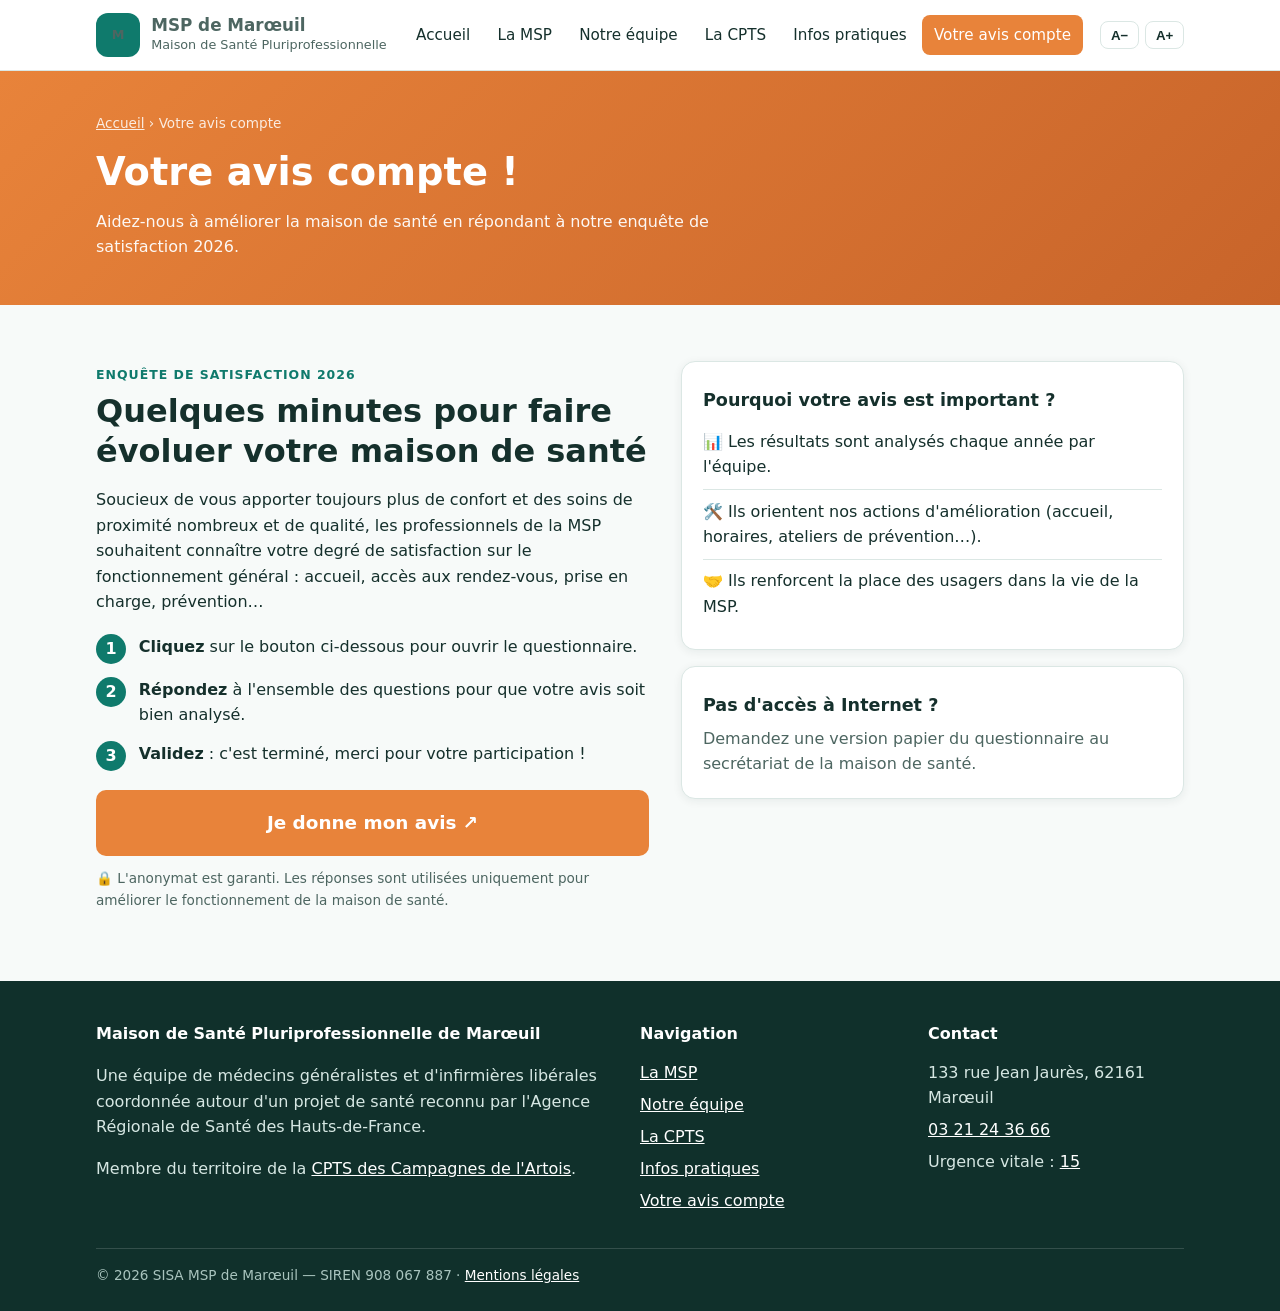
==== avis.html @ 95bd5601 "Add files via upload" ====
<!DOCTYPE html>
<html lang="fr">
<head>
<meta charset="utf-8">
<meta name="viewport" content="width=device-width, initial-scale=1">
<title>Votre avis compte — MSP de Marœuil</title>
<meta name="description" content="Enquête de satisfaction 2026 de la Maison de Santé Pluriprofessionnelle de Marœuil.">
<link rel="stylesheet" href="style.css">
<link rel="icon" href="data:image/svg+xml,%3Csvg xmlns='http://www.w3.org/2000/svg' viewBox='0 0 32 32'%3E%3Crect width='32' height='32' rx='8' fill='%230f7a6c'/%3E%3Cpath d='M13 7h6v6h6v6h-6v6h-6v-6H7v-6h6z' fill='%23fff'/%3E%3C/svg%3E">
</head>
<body>
<div class="progress" aria-hidden="true"></div>
<a class="skip" href="#main">Aller au contenu</a>
<header class="site">
  <div class="wrap bar">
    <a class="brand" href="index.html"><span class="logo" aria-hidden="true">M</span><span><strong>MSP de Marœuil</strong><span>Maison de Santé Pluriprofessionnelle</span></span></a>
    <nav class="main" aria-label="Navigation principale"><ul><li><a href="index.html">Accueil</a></li><li><a href="msp.html">La MSP</a></li><li><a href="equipe.html">Notre équipe</a></li><li><a href="cpts.html">La CPTS</a></li><li><a href="index.html#infos">Infos pratiques</a></li><li><a class="cta" href="avis.html" aria-current="page">Votre avis compte</a></li></ul></nav>
    <div class="tools">
      <button class="btn-icon" data-fs="-10" aria-label="Réduire la taille du texte">A−</button>
      <button class="btn-icon" data-fs="10" aria-label="Agrandir la taille du texte">A+</button>
      <button class="btn-icon menu-toggle" aria-expanded="false" aria-label="Ouvrir le menu">☰</button>
    </div>
  </div>
</header>
<main id="main">

<section class="page-hero orange"><div class="bubbles" aria-hidden="true"><span></span><span></span><span></span><span></span><span></span><span></span></div>
  <div class="wrap"><div class="crumb"><a href="index.html">Accueil</a> › Votre avis compte</div>
  <h1>Votre avis compte !</h1>
  <p>Aidez-nous à améliorer la maison de santé en répondant à notre enquête de satisfaction 2026.</p></div>
</section>
<section class="block">
  <div class="wrap two" style="align-items:start">
    <div class="reveal">
      <span class="eyebrow">Enquête de satisfaction 2026</span>
      <h2>Quelques minutes pour faire évoluer votre maison de santé</h2>
      <p>Soucieux de vous apporter toujours plus de confort et des soins de proximité nombreux et de qualité, les professionnels de la MSP souhaitent connaître votre degré de satisfaction sur le fonctionnement général : accueil, accès aux rendez-vous, prise en charge, prévention…</p>
      <ol class="steps">
        <li><span><strong>Cliquez</strong> sur le bouton ci-dessous pour ouvrir le questionnaire.</span></li>
        <li><span><strong>Répondez</strong> à l'ensemble des questions pour que votre avis soit bien analysé.</span></li>
        <li><span><strong>Validez</strong> : c'est terminé, merci pour votre participation !</span></li>
      </ol>
      <a class="btn primary bigcta" href="https://docs.google.com/forms/d/e/1FAIpQLSfsdzzro67EBps7XQVcpXzmyrs85FIGmVKncSSU0X3LjnEBNA/viewform" target="_blank" rel="noopener">Je donne mon avis ↗</a>
      <p class="small" style="margin-top:.8rem">🔒 L'anonymat est garanti. Les réponses sont utilisées uniquement pour améliorer le fonctionnement de la maison de santé.</p>
    </div>
    <div class="reveal d1">
      <div class="card">
        <h3>Pourquoi votre avis est important ?</h3>
        <ul class="clean">
          <li>📊 Les résultats sont analysés chaque année par l'équipe.</li>
          <li>🛠️ Ils orientent nos actions d'amélioration (accueil, horaires, ateliers de prévention…).</li>
          <li>🤝 Ils renforcent la place des usagers dans la vie de la MSP.</li>
        </ul>
      </div>
      <div class="card" style="margin-top:1rem">
        <h3>Pas d'accès à Internet ?</h3>
        <p>Demandez une version papier du questionnaire au secrétariat de la maison de santé.</p>
      </div>
    </div>
  </div>
</section>

</main>
<footer class="site">
  <div class="wrap">
    <div class="fgrid">
      <div>
        <h4>Maison de Santé Pluriprofessionnelle de Marœuil</h4>
        <p>Une équipe de médecins généralistes et d'infirmières libérales coordonnée autour d'un projet de santé reconnu par l'Agence Régionale de Santé des Hauts-de-France.</p>
        <p>Membre du territoire de la <a href="https://cptscampagnesartois.fr/" target="_blank" rel="noopener">CPTS des Campagnes de l'Artois</a>.</p>
      </div>
      <div>
        <h4>Navigation</h4>
        <ul><li><a href="msp.html">La MSP</a></li><li><a href="equipe.html">Notre équipe</a></li><li><a href="cpts.html">La CPTS</a></li><li><a href="index.html#infos">Infos pratiques</a></li><li><a href="avis.html">Votre avis compte</a></li></ul>
      </div>
      <div>
        <h4>Contact</h4>
        <ul><li>133 rue Jean Jaurès, 62161 Marœuil</li><li><a href="tel:+33321243666">03 21 24 36 66</a></li><li>Urgence vitale : <a href="tel:15">15</a></li></ul>
      </div>
    </div>
    <div class="legal">© <span id="year">2026</span> SISA MSP de Marœuil — SIREN 908 067 887 · <a href="#">Mentions légales</a></div>
  </div>
</footer>
<button class="totop" aria-label="Retour en haut">↑</button>
<script src="main.js"></script>
</body>
</html>
---- style.css ----
:root{
  --bg:#f7faf9; --surface:#ffffff; --ink:#15302c; --muted:#4d6661; --line:#dbe7e4;
  --brand:#0f7a6c; --brand-dark:#0a5a50; --brand-soft:#e3f3f0; --accent:#e8833a; --accent-soft:#fdf0e6;
  --radius:14px; --shadow:0 2px 10px rgba(16,48,44,.07);
  --fs:1rem;
}
*{box-sizing:border-box}
html{font-size:var(--fs);scroll-behavior:smooth}
body{margin:0;background:var(--bg);color:var(--ink);font-family:system-ui,-apple-system,"Segoe UI",Roboto,Arial,sans-serif;line-height:1.6}
a{color:var(--brand-dark)}
img{max-width:100%}
.skip{position:absolute;left:-999px;top:0;background:var(--brand);color:#fff;padding:.5rem 1rem;z-index:100}
.skip:focus{left:0}
.wrap{max-width:1120px;margin:0 auto;padding:0 16px}

/* Header */
header.site{background:var(--surface);border-bottom:1px solid var(--line);position:sticky;top:0;z-index:50}
.bar{display:flex;align-items:center;justify-content:space-between;gap:1rem;min-height:70px}
.brand{display:flex;align-items:center;gap:.7rem;text-decoration:none;color:var(--ink)}
.logo{width:44px;height:44px;border-radius:12px;background:var(--brand);display:grid;place-items:center;color:#fff;font-weight:800;font-size:1.25rem;flex:none}
.brand strong{display:block;font-size:1.05rem;line-height:1.2}
.brand span{font-size:.8rem;color:var(--muted)}
nav.main ul{list-style:none;display:flex;gap:.2rem;margin:0;padding:0;flex-wrap:wrap}
nav.main a{display:block;padding:.5rem .75rem;border-radius:8px;text-decoration:none;color:var(--ink);font-weight:500;font-size:.95rem}
nav.main a:hover,nav.main a[aria-current="page"]{background:var(--brand-soft);color:var(--brand-dark)}
nav.main a.cta{background:var(--accent);color:#fff}
nav.main a.cta:hover{background:#cf6f28;color:#fff}
.tools{display:flex;gap:.4rem;align-items:center}
.btn-icon{border:1px solid var(--line);background:var(--surface);border-radius:8px;padding:.35rem .6rem;cursor:pointer;font-weight:700;color:var(--ink)}
.menu-toggle{display:none}
@media (max-width:900px){
  .menu-toggle{display:inline-block}
  nav.main{display:none;position:absolute;left:0;right:0;top:70px;background:var(--surface);border-bottom:1px solid var(--line);padding:.5rem 16px 1rem}
  nav.main.open{display:block}
  nav.main ul{flex-direction:column}
}

/* Hero */
.hero{background:linear-gradient(135deg,var(--brand) 0%,var(--brand-dark) 100%);color:#fff;padding:3.5rem 0 4.5rem}
.hero .label{display:inline-flex;align-items:center;gap:.5rem;background:rgba(255,255,255,.15);border:1px solid rgba(255,255,255,.35);padding:.35rem .8rem;border-radius:999px;font-size:.85rem;font-weight:600}
.hero h1{font-size:clamp(1.8rem,4vw,2.7rem);line-height:1.2;margin:1rem 0 .8rem;max-width:22ch}
.hero p{max-width:60ch;font-size:1.08rem;opacity:.95}
.actions{display:flex;flex-wrap:wrap;gap:.7rem;margin-top:1.4rem}
.btn{display:inline-block;padding:.75rem 1.2rem;border-radius:10px;font-weight:600;text-decoration:none;border:2px solid transparent}
.btn.primary{background:var(--accent);color:#fff}
.btn.primary:hover{background:#cf6f28}
.btn.ghost{border-color:rgba(255,255,255,.7);color:#fff}
.btn.ghost:hover{background:rgba(255,255,255,.12)}
.btn.outline{border-color:var(--brand);color:var(--brand-dark);background:transparent}
.btn.outline:hover{background:var(--brand-soft)}
.btn.solid{background:var(--brand);color:#fff}
.btn.solid:hover{background:var(--brand-dark)}

/* Quick access */
.quick{margin-top:-2.5rem}
.quick .grid{display:grid;grid-template-columns:repeat(4,1fr);gap:1rem}
@media (max-width:900px){.quick .grid{grid-template-columns:repeat(2,1fr)}}
@media (max-width:520px){.quick .grid{grid-template-columns:1fr}}
.qcard{background:var(--surface);border-radius:var(--radius);box-shadow:var(--shadow);padding:1.1rem 1.2rem;text-decoration:none;color:var(--ink);border:1px solid var(--line);display:block}
.qcard:hover{border-color:var(--brand)}
.qcard strong{display:block;color:var(--brand-dark)}
.qcard span{font-size:.92rem;color:var(--muted)}
.qcard.urgent strong{color:#b3261e}

/* Sections */
section.block{padding:3.5rem 0}
section.alt{background:var(--surface);border-top:1px solid var(--line);border-bottom:1px solid var(--line)}
.eyebrow{text-transform:uppercase;letter-spacing:.08em;font-size:.78rem;font-weight:700;color:var(--brand)}
h2{font-size:clamp(1.45rem,3vw,2rem);line-height:1.25;margin:.3rem 0 .8rem}
h3{margin:.2rem 0 .4rem;font-size:1.1rem}
.lead{color:var(--muted);max-width:68ch}
.cards{display:grid;grid-template-columns:repeat(3,1fr);gap:1rem;margin-top:1.5rem}
@media (max-width:860px){.cards{grid-template-columns:1fr}}
.card{background:var(--surface);border:1px solid var(--line);border-radius:var(--radius);padding:1.3rem;box-shadow:var(--shadow)}
section.alt .card{background:var(--bg)}
.card p{margin:.3rem 0 0;color:var(--muted)}
.tag{display:inline-block;font-size:.75rem;font-weight:700;padding:.15rem .55rem;border-radius:999px;background:var(--brand-soft);color:var(--brand-dark)}
.tag.orange{background:var(--accent-soft);color:#9a4a12}
.tag.grey{background:#eef1f1;color:var(--muted)}

/* ARS label */
.label-ars{display:grid;grid-template-columns:auto 1fr;gap:1.4rem;align-items:center;background:var(--brand-soft);border:1px solid #bfe1db;border-radius:var(--radius);padding:1.5rem;margin-top:1.5rem}
.seal{width:96px;height:96px;border-radius:50%;background:var(--surface);border:3px solid var(--brand);display:grid;place-items:center;text-align:center;font-weight:800;color:var(--brand-dark);font-size:.75rem;line-height:1.15;padding:.4rem}
.seal b{font-size:1.25rem;display:block}
@media (max-width:560px){.label-ars{grid-template-columns:1fr}}

/* Video */
.video{position:relative;aspect-ratio:16/9;border-radius:var(--radius);overflow:hidden;box-shadow:var(--shadow);background:#000}
.video iframe{position:absolute;inset:0;width:100%;height:100%;border:0}
.two{display:grid;grid-template-columns:1.1fr 1fr;gap:2rem;align-items:center}
@media (max-width:860px){.two{grid-template-columns:1fr}}
.small{font-size:.85rem;color:var(--muted)}

/* Infos */
.hours{width:100%;border-collapse:collapse}
.hours td{padding:.55rem 0;border-bottom:1px solid var(--line)}
.hours td:last-child{text-align:right;font-weight:600}
.alert{background:#fdecea;border-left:4px solid #b3261e;padding:.8rem 1rem;border-radius:8px;margin-top:1rem}
.alert strong{color:#8c1d16}
ul.clean{list-style:none;padding:0;margin:0}
ul.clean li{padding:.55rem 0;border-bottom:1px solid var(--line)}
ul.clean li:last-child{border-bottom:0}

/* News */
.news{display:grid;grid-template-columns:repeat(3,1fr);gap:1rem;margin-top:1.5rem}
@media (max-width:860px){.news{grid-template-columns:1fr}}
.news .date{font-weight:700;color:var(--accent);font-size:.9rem}
.news .card.past{opacity:.75}

/* Team */
.filters{display:flex;flex-wrap:wrap;gap:.5rem;margin:1.5rem 0 1rem}
.chip{border:1px solid var(--line);background:var(--surface);border-radius:999px;padding:.45rem 1rem;cursor:pointer;font-weight:600;color:var(--ink);font-size:.95rem}
.chip[aria-pressed="true"]{background:var(--brand);border-color:var(--brand);color:#fff}
.search{width:100%;max-width:420px;padding:.7rem .9rem;border:1px solid var(--line);border-radius:10px;font-size:1rem;background:var(--surface);color:var(--ink)}
.team{display:grid;grid-template-columns:repeat(3,1fr);gap:1rem;margin-top:1rem}
@media (max-width:900px){.team{grid-template-columns:repeat(2,1fr)}}
@media (max-width:560px){.team{grid-template-columns:1fr}}
.pro{background:var(--surface);border:1px solid var(--line);border-radius:var(--radius);padding:1.2rem;box-shadow:var(--shadow);display:flex;flex-direction:column;gap:.4rem}
.pro .head{display:flex;gap:.8rem;align-items:center}
.avatar{width:52px;height:52px;border-radius:50%;display:grid;place-items:center;font-weight:800;color:#fff;background:var(--brand);flex:none}
.avatar.ide{background:#3d7fb8}
.pro h3{margin:0;font-size:1.05rem}
.pro .role{font-size:.9rem;color:var(--muted)}
.pro .meta{font-size:.92rem;color:var(--muted);margin:0}
.pro .act{margin-top:auto;padding-top:.5rem}
.empty{display:none;color:var(--muted);padding:1rem 0}

/* Avis */
.avis-hero{background:linear-gradient(135deg,var(--accent) 0%,#c8642a 100%)}
.steps{counter-reset:s;list-style:none;padding:0;display:grid;gap:.8rem;margin:1.2rem 0}
.steps li{counter-increment:s;display:flex;gap:.8rem;align-items:flex-start}
.steps li::before{content:counter(s);flex:none;width:30px;height:30px;border-radius:50%;background:var(--brand);color:#fff;display:grid;place-items:center;font-weight:700}
.bigcta{display:block;text-align:center;font-size:1.15rem;padding:1rem 1.2rem}

/* Partners */
.partners{display:flex;flex-wrap:wrap;gap:1rem;margin-top:1.2rem}
.partner{flex:1 1 200px;background:var(--surface);border:1px solid var(--line);border-radius:var(--radius);padding:1rem 1.2rem;text-decoration:none;color:var(--ink)}
.partner strong{display:block;color:var(--brand-dark)}
.partner span{font-size:.88rem;color:var(--muted)}

/* Footer */
footer.site{background:#10302b;color:#d6e7e3;padding:2.5rem 0 1.5rem;margin-top:0}
footer.site a{color:#fff}
.fgrid{display:grid;grid-template-columns:2fr 1fr 1fr;gap:2rem}
@media (max-width:760px){.fgrid{grid-template-columns:1fr}}
footer h4{color:#fff;margin:0 0 .6rem}
footer ul{list-style:none;padding:0;margin:0}
footer li{padding:.2rem 0}
.legal{border-top:1px solid rgba(255,255,255,.15);margin-top:2rem;padding-top:1rem;font-size:.85rem;color:#a9c4be}

:focus-visible{outline:3px solid var(--accent);outline-offset:2px}

/* ---------- Animations ---------- */
.hero{position:relative;overflow:hidden}
.hero .wrap{position:relative;z-index:1}
.bubbles span{position:absolute;bottom:-60px;border-radius:50%;background:rgba(255,255,255,.10);animation:rise linear infinite}
.bubbles span:nth-child(1){left:8%;width:40px;height:40px;animation-duration:14s}
.bubbles span:nth-child(2){left:22%;width:18px;height:18px;animation-duration:10s;animation-delay:2s}
.bubbles span:nth-child(3){left:45%;width:60px;height:60px;animation-duration:18s;animation-delay:4s}
.bubbles span:nth-child(4){left:68%;width:26px;height:26px;animation-duration:12s;animation-delay:1s}
.bubbles span:nth-child(5){left:85%;width:48px;height:48px;animation-duration:16s;animation-delay:3s}
.bubbles span:nth-child(6){left:93%;width:14px;height:14px;animation-duration:9s;animation-delay:5s}
@keyframes rise{0%{transform:translateY(0) scale(1);opacity:0}10%{opacity:1}100%{transform:translateY(-640px) scale(1.3);opacity:0}}
.hero .cross{position:absolute;right:6%;top:50%;transform:translateY(-50%);width:200px;height:200px;opacity:.13;z-index:0;animation:pulse 4s ease-in-out infinite}
.hero .cross::before,.hero .cross::after{content:"";position:absolute;background:#fff;border-radius:16px}
.hero .cross::before{left:35%;top:0;width:30%;height:100%}
.hero .cross::after{top:35%;left:0;height:30%;width:100%}
@keyframes pulse{0%,100%{transform:translateY(-50%) scale(1)}50%{transform:translateY(-50%) scale(1.08)}}
@media (max-width:700px){.hero .cross{display:none}}
.hero h1,.hero p,.hero .label,.hero .actions{animation:fadeUp .8s ease both}
.hero .label{animation-delay:.05s}.hero h1{animation-delay:.15s}.hero p{animation-delay:.3s}.hero .actions{animation-delay:.45s}
@keyframes fadeUp{from{opacity:0;transform:translateY(18px)}to{opacity:1;transform:none}}

.reveal{opacity:0;transform:translateY(26px);transition:opacity .7s ease,transform .7s ease}
.reveal.visible{opacity:1;transform:none}
.reveal.d1{transition-delay:.1s}.reveal.d2{transition-delay:.2s}.reveal.d3{transition-delay:.3s}

.card,.qcard,.pro,.partner{transition:transform .25s ease,box-shadow .25s ease,border-color .25s ease}
.card:hover,.qcard:hover,.pro:hover,.partner:hover{transform:translateY(-4px);box-shadow:0 10px 24px rgba(16,48,44,.13)}
.btn{transition:transform .2s ease,background .2s ease}
.btn:hover{transform:translateY(-2px)}
.ico{width:46px;height:46px;border-radius:12px;background:var(--brand-soft);display:grid;place-items:center;font-size:1.4rem;margin-bottom:.6rem;transition:transform .3s ease}
.card:hover .ico{transform:rotate(-8deg) scale(1.1)}
.seal{animation:spin-in 1.2s ease both}
@keyframes spin-in{from{transform:rotate(-180deg) scale(.3);opacity:0}to{transform:none;opacity:1}}
.badge-live{display:inline-flex;align-items:center;gap:.4rem}
.badge-live::before{content:"";width:8px;height:8px;border-radius:50%;background:#4ade80;box-shadow:0 0 0 0 rgba(74,222,128,.7);animation:ping 1.8s infinite}
@keyframes ping{0%{box-shadow:0 0 0 0 rgba(74,222,128,.7)}70%{box-shadow:0 0 0 10px rgba(74,222,128,0)}100%{box-shadow:0 0 0 0 rgba(74,222,128,0)}}

/* Stats counters */
.stats{display:grid;grid-template-columns:repeat(4,1fr);gap:1rem;margin-top:1.5rem}
@media (max-width:760px){.stats{grid-template-columns:repeat(2,1fr)}}
.stat{background:var(--surface);border:1px solid var(--line);border-radius:var(--radius);padding:1.2rem;text-align:center}
.stat .num{font-size:2.3rem;font-weight:800;color:var(--brand);line-height:1}
.stat .lbl{font-size:.9rem;color:var(--muted);margin-top:.3rem}

/* Page header (sub pages) */
.page-hero{background:linear-gradient(135deg,var(--brand) 0%,var(--brand-dark) 100%);color:#fff;padding:2.6rem 0 2.8rem;position:relative;overflow:hidden}
.page-hero h1{margin:.4rem 0 .4rem;font-size:clamp(1.7rem,4vw,2.4rem)}
.page-hero p{max-width:62ch;opacity:.95;margin:0}
.crumb{font-size:.85rem;opacity:.85}
.crumb a{color:#fff}
.page-hero.orange{background:linear-gradient(135deg,var(--accent) 0%,#c8642a 100%)}
.page-hero.blue{background:linear-gradient(135deg,#2f6fa8 0%,#1d4f7d 100%)}

/* Timeline / process */
.timeline{position:relative;margin:1.5rem 0 0;padding-left:1.6rem;border-left:3px solid var(--brand-soft)}
.timeline .step{position:relative;margin-bottom:1.3rem}
.timeline .step::before{content:"";position:absolute;left:-2.15rem;top:.3rem;width:16px;height:16px;border-radius:50%;background:var(--brand);border:3px solid var(--surface);box-shadow:0 0 0 2px var(--brand)}
.compare{display:grid;grid-template-columns:1fr 1fr;gap:1rem;margin-top:1.5rem}
@media (max-width:760px){.compare{grid-template-columns:1fr}}
.compare .card h3{display:flex;align-items:center;gap:.5rem}
.zoom{display:inline-block;padding:.2rem .6rem;border-radius:6px;background:var(--brand);color:#fff;font-size:.8rem;font-weight:700}
.zoom.blue{background:#2f6fa8}

/* Back to top */
.totop{position:fixed;right:18px;bottom:18px;width:46px;height:46px;border-radius:50%;background:var(--brand);color:#fff;border:0;font-size:1.3rem;cursor:pointer;box-shadow:var(--shadow);opacity:0;pointer-events:none;transition:opacity .3s,transform .3s;z-index:60}
.totop.show{opacity:1;pointer-events:auto}
.totop:hover{transform:translateY(-3px)}
.progress{position:fixed;left:0;top:0;height:3px;background:var(--accent);width:0;z-index:70}

@media (prefers-reduced-motion:reduce){
  *,*::before,*::after{animation:none!important;transition:none!important}
  .reveal{opacity:1;transform:none}
}
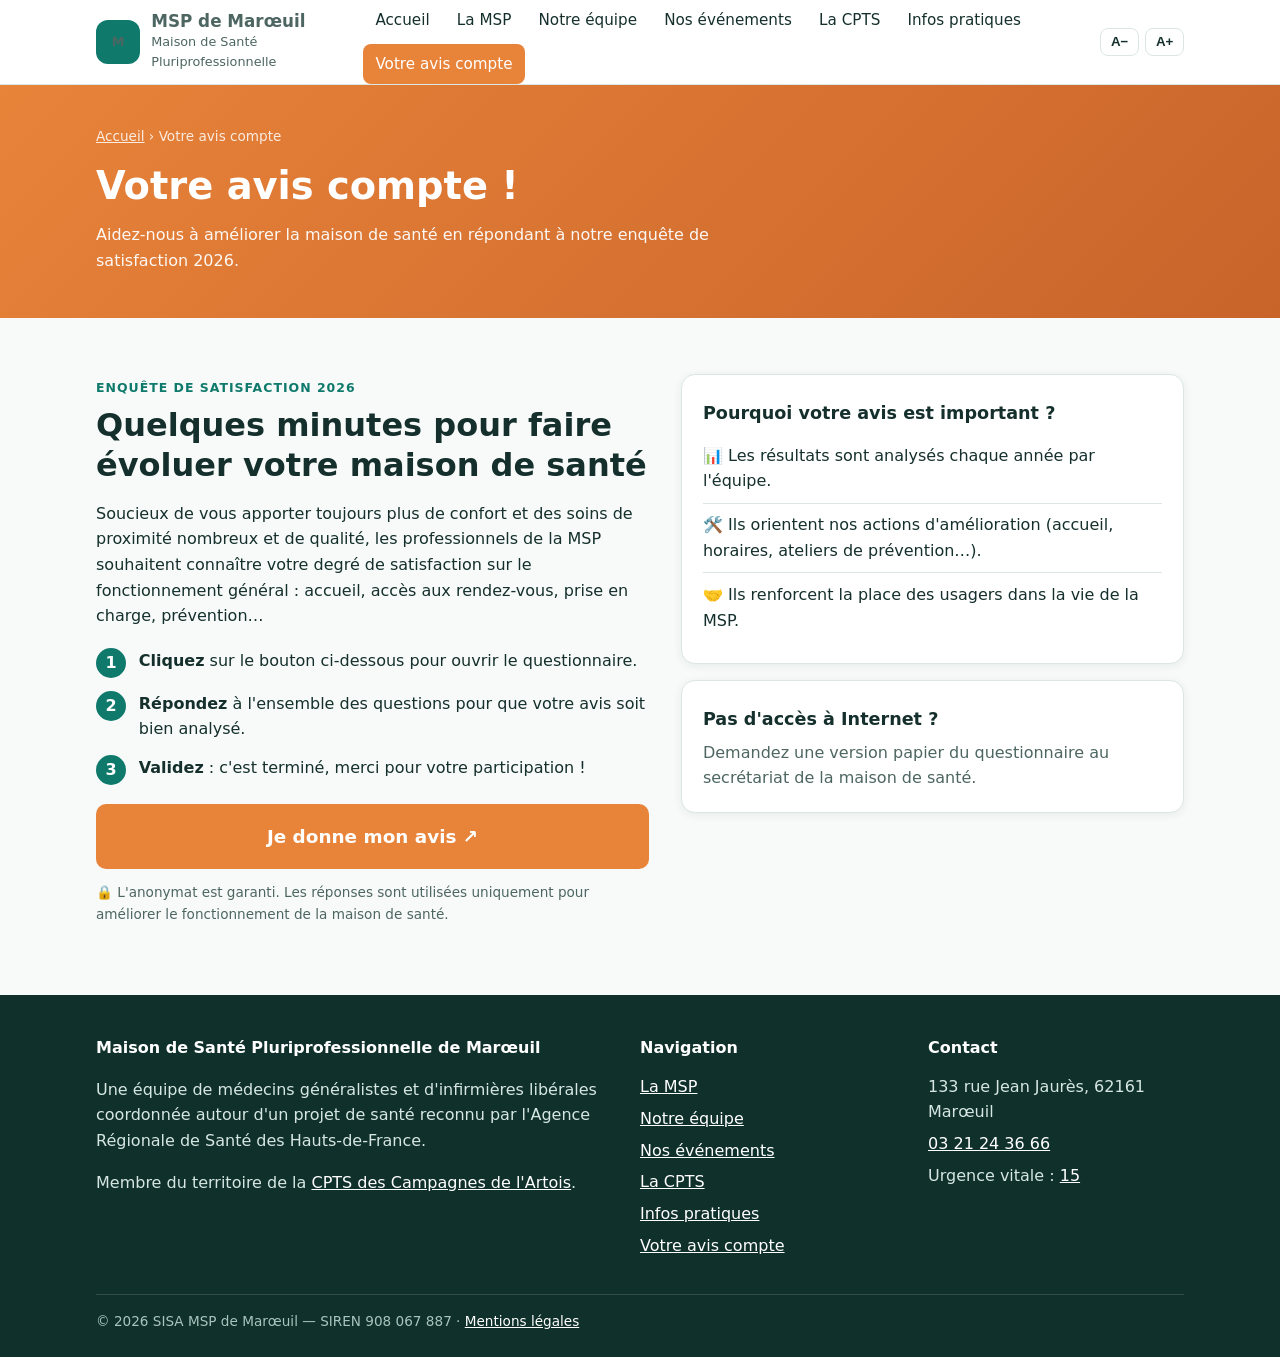
==== commit 20dd2d8d: "Add files via upload" ====
--- a/avis.html
+++ b/avis.html
@@ -14,7 +14,7 @@
 <header class="site">
   <div class="wrap bar">
     <a class="brand" href="index.html"><span class="logo" aria-hidden="true">M</span><span><strong>MSP de Marœuil</strong><span>Maison de Santé Pluriprofessionnelle</span></span></a>
-    <nav class="main" aria-label="Navigation principale"><ul><li><a href="index.html">Accueil</a></li><li><a href="msp.html">La MSP</a></li><li><a href="equipe.html">Notre équipe</a></li><li><a href="cpts.html">La CPTS</a></li><li><a href="index.html#infos">Infos pratiques</a></li><li><a class="cta" href="avis.html" aria-current="page">Votre avis compte</a></li></ul></nav>
+    <nav class="main" aria-label="Navigation principale"><ul><li><a href="index.html">Accueil</a></li><li><a href="msp.html">La MSP</a></li><li><a href="equipe.html">Notre équipe</a></li><li><a href="evenements.html">Nos événements</a></li><li><a href="cpts.html">La CPTS</a></li><li><a href="index.html#infos">Infos pratiques</a></li><li><a class="cta" href="avis.html" aria-current="page">Votre avis compte</a></li></ul></nav>
     <div class="tools">
       <button class="btn-icon" data-fs="-10" aria-label="Réduire la taille du texte">A−</button>
       <button class="btn-icon" data-fs="10" aria-label="Agrandir la taille du texte">A+</button>
@@ -71,7 +71,7 @@
       </div>
       <div>
         <h4>Navigation</h4>
-        <ul><li><a href="msp.html">La MSP</a></li><li><a href="equipe.html">Notre équipe</a></li><li><a href="cpts.html">La CPTS</a></li><li><a href="index.html#infos">Infos pratiques</a></li><li><a href="avis.html">Votre avis compte</a></li></ul>
+        <ul><li><a href="msp.html">La MSP</a></li><li><a href="equipe.html">Notre équipe</a></li><li><a href="evenements.html">Nos événements</a></li><li><a href="cpts.html">La CPTS</a></li><li><a href="index.html#infos">Infos pratiques</a></li><li><a href="avis.html">Votre avis compte</a></li></ul>
       </div>
       <div>
         <h4>Contact</h4>
--- a/style.css
+++ b/style.css
@@ -28,7 +28,7 @@
 .tools{display:flex;gap:.4rem;align-items:center}
 .btn-icon{border:1px solid var(--line);background:var(--surface);border-radius:8px;padding:.35rem .6rem;cursor:pointer;font-weight:700;color:var(--ink)}
 .menu-toggle{display:none}
-@media (max-width:900px){
+@media (max-width:1150px){
   .menu-toggle{display:inline-block}
   nav.main{display:none;position:absolute;left:0;right:0;top:70px;background:var(--surface);border-bottom:1px solid var(--line);padding:.5rem 16px 1rem}
   nav.main.open{display:block}
@@ -223,3 +223,30 @@
   *,*::before,*::after{animation:none!important;transition:none!important}
   .reveal{opacity:1;transform:none}
 }
+
+/* ---------- Événements ---------- */
+.tag.rose{background:#fde7ef;color:#a3214f}
+.events{display:grid;grid-template-columns:repeat(auto-fill,minmax(320px,1fr));gap:1.2rem;margin-top:1rem}
+@media (max-width:420px){.events{grid-template-columns:1fr}}
+.event{background:var(--surface);border:1px solid var(--line);border-radius:var(--radius);overflow:hidden;box-shadow:var(--shadow);display:flex;flex-direction:column;transition:transform .25s ease,box-shadow .25s ease;animation:fadeUp .6s ease both}
+.event:hover{transform:translateY(-5px);box-shadow:0 12px 28px rgba(16,48,44,.15)}
+.poster{position:relative;display:block;width:100%;padding:0;border:0;background:#eef3f2;cursor:zoom-in;aspect-ratio:4/3;overflow:hidden}
+.poster img{width:100%;height:100%;object-fit:cover;object-position:top;transition:transform .6s ease}
+.event:hover .poster img{transform:scale(1.06)}
+.ribbon{position:absolute;top:12px;left:12px;background:var(--accent);color:#fff;font-weight:700;font-size:.8rem;padding:.25rem .7rem;border-radius:999px;box-shadow:0 2px 8px rgba(0,0,0,.2);animation:pulse-badge 2s ease-in-out infinite}
+@keyframes pulse-badge{0%,100%{transform:scale(1)}50%{transform:scale(1.08)}}
+.ebody{padding:1.1rem 1.2rem 1.3rem;display:flex;flex-direction:column;gap:.35rem;flex:1}
+.ebody h3{margin:.1rem 0}
+.ebody p{margin:0;color:var(--muted)}
+.ebody .date{color:var(--accent);font-weight:700}
+.ticks{list-style:none;padding:0;margin:.4rem 0 0;font-size:.92rem}
+.ticks li{padding:.2rem 0 .2rem 1.4rem;position:relative}
+.ticks li::before{content:"✓";position:absolute;left:0;color:var(--brand);font-weight:800}
+.ebody .book{margin-top:auto;align-self:flex-start}
+.events.past .event{opacity:.85}
+.events.past .ribbon,.events.past .book{display:none}
+.events.past .poster img{filter:saturate(.75)}
+.lightbox{position:fixed;inset:0;background:rgba(10,25,22,.85);display:grid;place-items:center;z-index:100;padding:16px;animation:fadeUp .25s ease}
+.lightbox[hidden]{display:none}
+.lightbox img{max-width:min(92vw,700px);max-height:90vh;border-radius:10px;box-shadow:0 10px 40px rgba(0,0,0,.5)}
+.lb-close{position:absolute;top:16px;right:16px;width:44px;height:44px;border-radius:50%;border:0;background:#fff;font-size:1.2rem;cursor:pointer}
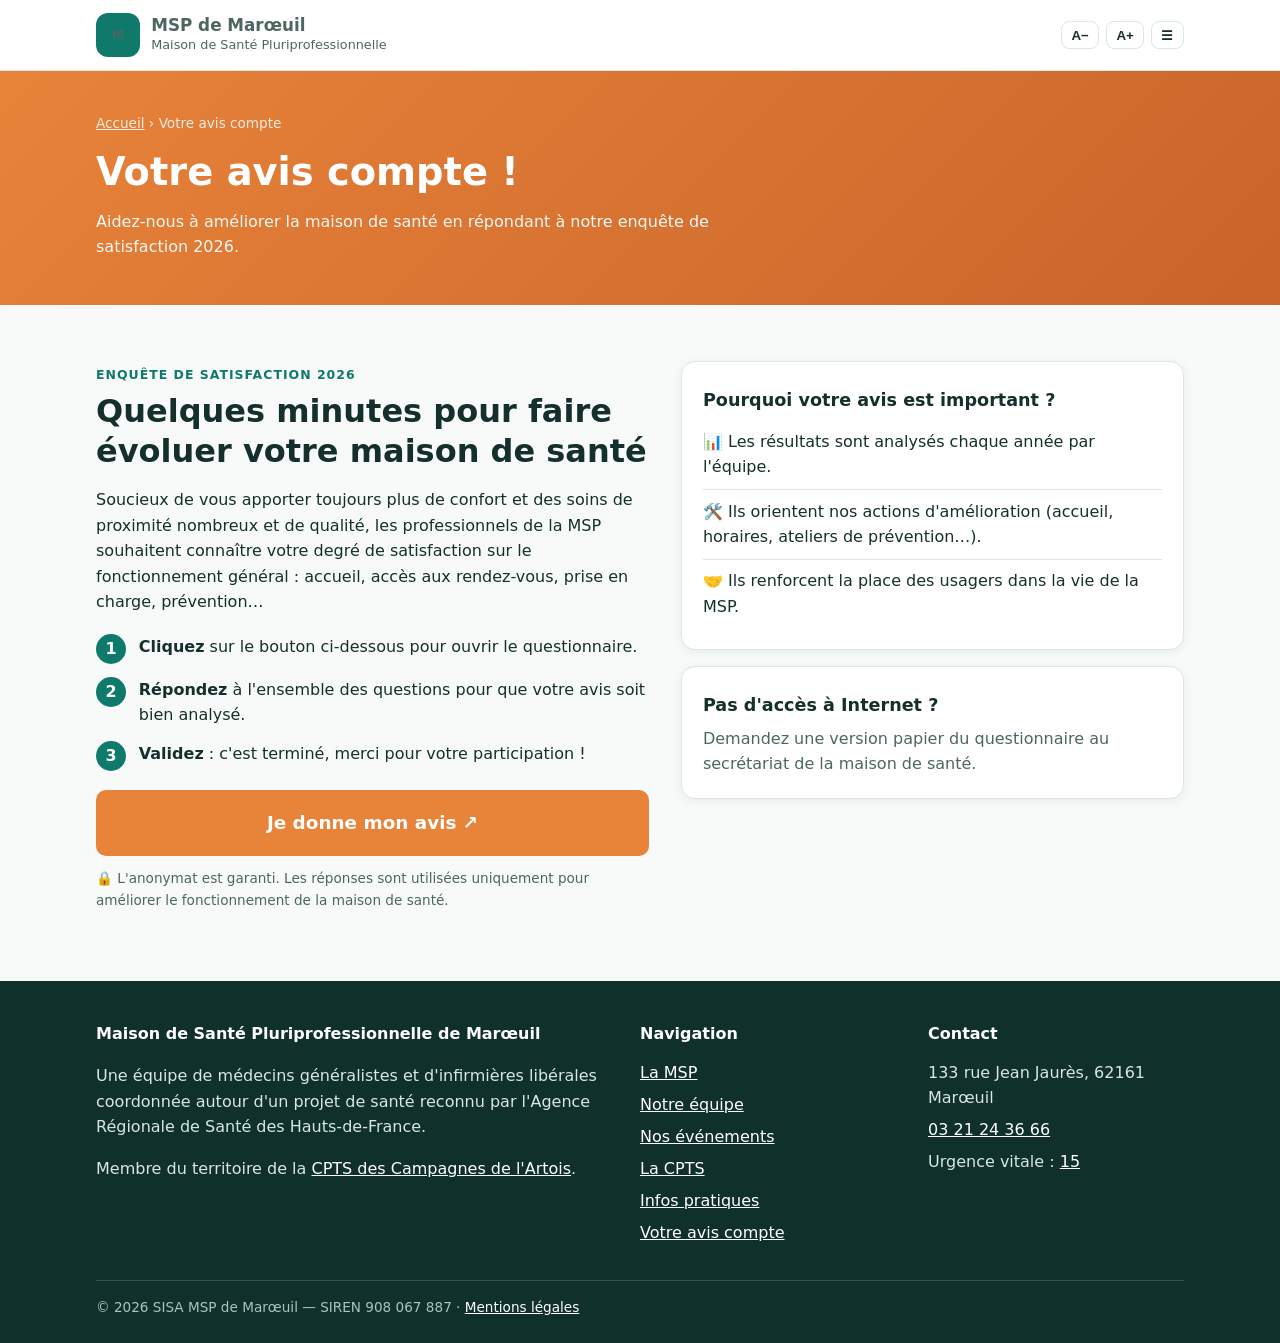
==== commit 583d68e1: "Add files via upload" ====
--- a/avis.html
+++ b/avis.html
@@ -5,7 +5,7 @@
 <meta name="viewport" content="width=device-width, initial-scale=1">
 <title>Votre avis compte — MSP de Marœuil</title>
 <meta name="description" content="Enquête de satisfaction 2026 de la Maison de Santé Pluriprofessionnelle de Marœuil.">
-<link rel="stylesheet" href="style.css">
+<link rel="stylesheet" href="style.css?v=3">
 <link rel="icon" href="data:image/svg+xml,%3Csvg xmlns='http://www.w3.org/2000/svg' viewBox='0 0 32 32'%3E%3Crect width='32' height='32' rx='8' fill='%230f7a6c'/%3E%3Cpath d='M13 7h6v6h6v6h-6v6h-6v-6H7v-6h6z' fill='%23fff'/%3E%3C/svg%3E">
 </head>
 <body>
@@ -82,6 +82,6 @@
   </div>
 </footer>
 <button class="totop" aria-label="Retour en haut">↑</button>
-<script src="main.js"></script>
+<script src="main.js?v=3"></script>
 </body>
 </html>
--- a/style.css
+++ b/style.css
@@ -18,21 +18,21 @@
 .bar{display:flex;align-items:center;justify-content:space-between;gap:1rem;min-height:70px}
 .brand{display:flex;align-items:center;gap:.7rem;text-decoration:none;color:var(--ink)}
 .logo{width:44px;height:44px;border-radius:12px;background:var(--brand);display:grid;place-items:center;color:#fff;font-weight:800;font-size:1.25rem;flex:none}
-.brand strong{display:block;font-size:1.05rem;line-height:1.2}
+.brand strong{display:block;white-space:nowrap;font-size:1.05rem;line-height:1.2}
 .brand span{font-size:.8rem;color:var(--muted)}
-nav.main ul{list-style:none;display:flex;gap:.2rem;margin:0;padding:0;flex-wrap:wrap}
-nav.main a{display:block;padding:.5rem .75rem;border-radius:8px;text-decoration:none;color:var(--ink);font-weight:500;font-size:.95rem}
+nav.main ul{list-style:none;display:flex;gap:.1rem;margin:0;padding:0;flex-wrap:nowrap}
+nav.main a{display:block;padding:.5rem .6rem;white-space:nowrap;border-radius:8px;text-decoration:none;color:var(--ink);font-weight:500;font-size:.9rem}
 nav.main a:hover,nav.main a[aria-current="page"]{background:var(--brand-soft);color:var(--brand-dark)}
 nav.main a.cta{background:var(--accent);color:#fff}
 nav.main a.cta:hover{background:#cf6f28;color:#fff}
 .tools{display:flex;gap:.4rem;align-items:center}
 .btn-icon{border:1px solid var(--line);background:var(--surface);border-radius:8px;padding:.35rem .6rem;cursor:pointer;font-weight:700;color:var(--ink)}
 .menu-toggle{display:none}
-@media (max-width:1150px){
+@media (max-width:1280px){
   .menu-toggle{display:inline-block}
   nav.main{display:none;position:absolute;left:0;right:0;top:70px;background:var(--surface);border-bottom:1px solid var(--line);padding:.5rem 16px 1rem}
   nav.main.open{display:block}
-  nav.main ul{flex-direction:column}
+  nav.main ul{flex-direction:column;flex-wrap:wrap}
 }
 
 /* Hero */
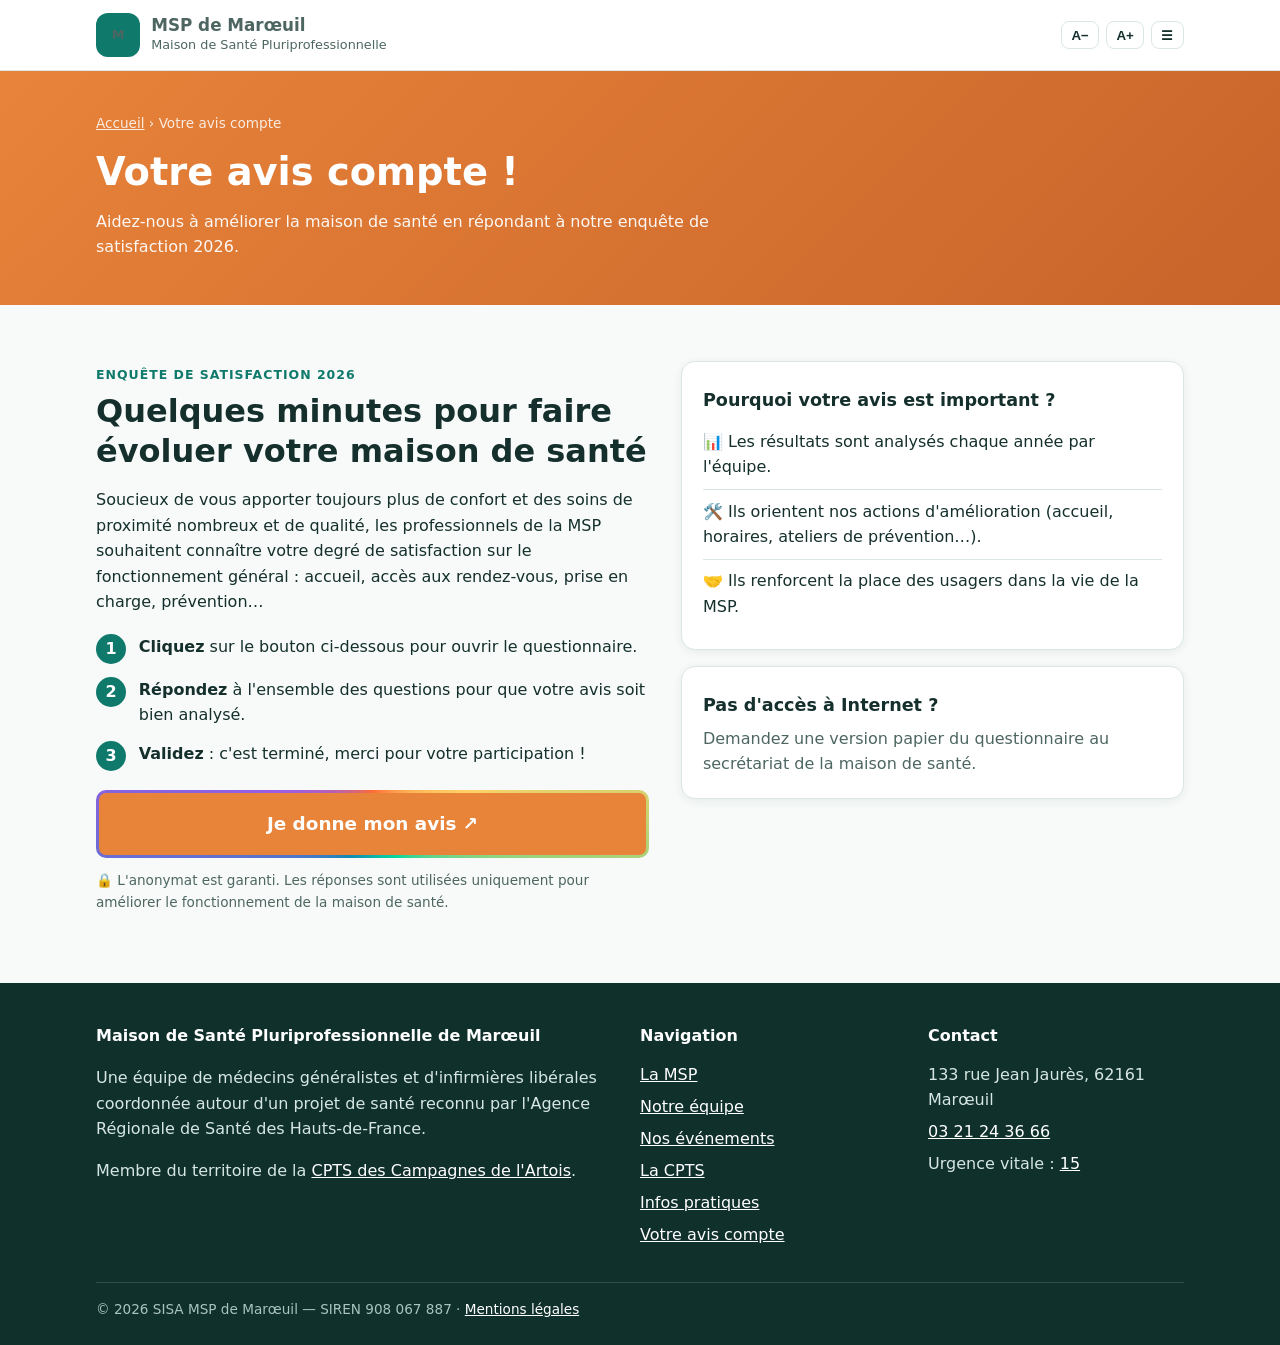
==== commit ff22bbcd: "Add files via upload" ====
--- a/avis.html
+++ b/avis.html
@@ -5,7 +5,7 @@
 <meta name="viewport" content="width=device-width, initial-scale=1">
 <title>Votre avis compte — MSP de Marœuil</title>
 <meta name="description" content="Enquête de satisfaction 2026 de la Maison de Santé Pluriprofessionnelle de Marœuil.">
-<link rel="stylesheet" href="style.css?v=3">
+<link rel="stylesheet" href="style.css?v=4">
 <link rel="icon" href="data:image/svg+xml,%3Csvg xmlns='http://www.w3.org/2000/svg' viewBox='0 0 32 32'%3E%3Crect width='32' height='32' rx='8' fill='%230f7a6c'/%3E%3Cpath d='M13 7h6v6h6v6h-6v6h-6v-6H7v-6h6z' fill='%23fff'/%3E%3C/svg%3E">
 </head>
 <body>
@@ -14,7 +14,7 @@
 <header class="site">
   <div class="wrap bar">
     <a class="brand" href="index.html"><span class="logo" aria-hidden="true">M</span><span><strong>MSP de Marœuil</strong><span>Maison de Santé Pluriprofessionnelle</span></span></a>
-    <nav class="main" aria-label="Navigation principale"><ul><li><a href="index.html">Accueil</a></li><li><a href="msp.html">La MSP</a></li><li><a href="equipe.html">Notre équipe</a></li><li><a href="evenements.html">Nos événements</a></li><li><a href="cpts.html">La CPTS</a></li><li><a href="index.html#infos">Infos pratiques</a></li><li><a class="cta" href="avis.html" aria-current="page">Votre avis compte</a></li></ul></nav>
+    <nav class="main" aria-label="Navigation principale"><ul><li><a href="index.html">Accueil</a></li><li><a href="msp.html">La MSP</a></li><li><a href="equipe.html">Notre équipe</a></li><li><a href="evenements.html">Nos événements</a></li><li><a href="cpts.html">La CPTS</a></li><li><a href="index.html#infos">Infos pratiques</a></li><li><a class="cta glow" href="avis.html" aria-current="page">Votre avis compte</a></li></ul></nav>
     <div class="tools">
       <button class="btn-icon" data-fs="-10" aria-label="Réduire la taille du texte">A−</button>
       <button class="btn-icon" data-fs="10" aria-label="Agrandir la taille du texte">A+</button>
@@ -40,7 +40,7 @@
         <li><span><strong>Répondez</strong> à l'ensemble des questions pour que votre avis soit bien analysé.</span></li>
         <li><span><strong>Validez</strong> : c'est terminé, merci pour votre participation !</span></li>
       </ol>
-      <a class="btn primary bigcta" href="https://docs.google.com/forms/d/e/1FAIpQLSfsdzzro67EBps7XQVcpXzmyrs85FIGmVKncSSU0X3LjnEBNA/viewform" target="_blank" rel="noopener">Je donne mon avis ↗</a>
+      <a class="btn primary bigcta glow" href="https://docs.google.com/forms/d/e/1FAIpQLSfsdzzro67EBps7XQVcpXzmyrs85FIGmVKncSSU0X3LjnEBNA/viewform" target="_blank" rel="noopener">Je donne mon avis ↗</a>
       <p class="small" style="margin-top:.8rem">🔒 L'anonymat est garanti. Les réponses sont utilisées uniquement pour améliorer le fonctionnement de la maison de santé.</p>
     </div>
     <div class="reveal d1">
@@ -82,6 +82,6 @@
   </div>
 </footer>
 <button class="totop" aria-label="Retour en haut">↑</button>
-<script src="main.js?v=3"></script>
+<script src="main.js?v=4"></script>
 </body>
 </html>
--- a/style.css
+++ b/style.css
@@ -250,3 +250,29 @@
 .lightbox[hidden]{display:none}
 .lightbox img{max-width:min(92vw,700px);max-height:90vh;border-radius:10px;box-shadow:0 10px 40px rgba(0,0,0,.5)}
 .lb-close{position:absolute;top:16px;right:16px;width:44px;height:44px;border-radius:50%;border:0;background:#fff;font-size:1.2rem;cursor:pointer}
+
+/* ---------- Bouton « Votre avis compte » : contour animé ---------- */
+@property --spin{syntax:'<angle>';inherits:false;initial-value:0deg}
+.glow{--bg:var(--accent);border:3px solid transparent!important;
+  background:linear-gradient(var(--bg),var(--bg)) padding-box,
+    conic-gradient(from var(--spin),#ff6b35,#ffd166,#06d6a0,#118ab2,#9b5de5,#ff6b35) border-box!important;
+  animation:spin-border 2.5s linear infinite,halo 2.5s ease-in-out infinite}
+@keyframes spin-border{to{--spin:360deg}}
+@keyframes halo{0%,100%{box-shadow:0 0 0 0 rgba(232,131,58,.0),0 4px 14px rgba(232,131,58,.25)}50%{box-shadow:0 0 0 6px rgba(232,131,58,.18),0 6px 22px rgba(232,131,58,.45)}}
+.glow:hover{--bg:#cf6f28}
+.avis-cta.glow{--bg:#ffffff}
+.avis-cta.glow:hover{--bg:#fff3e8}
+
+/* Bandeau avis (accueil) */
+.avis-band{padding:2.2rem 0 0}
+.avis-box{display:grid;grid-template-columns:auto 1fr auto;gap:1.5rem;align-items:center;
+  background:linear-gradient(120deg,#e8833a 0%,#d4672b 45%,#0f7a6c 100%);background-size:200% 200%;
+  animation:band-shift 10s ease-in-out infinite;color:#fff;border-radius:20px;padding:1.6rem 1.8rem;box-shadow:0 12px 30px rgba(232,131,58,.25)}
+@keyframes band-shift{0%,100%{background-position:0% 50%}50%{background-position:100% 50%}}
+.avis-box h2{margin:.2rem 0 .3rem;color:#fff}
+.avis-box p{margin:0;opacity:.95;max-width:58ch}
+.avis-ico{width:72px;height:72px;border-radius:50%;background:rgba(255,255,255,.18);display:grid;place-items:center;font-size:2.1rem;animation:wiggle 3s ease-in-out infinite}
+@keyframes wiggle{0%,100%{transform:rotate(0)}10%{transform:rotate(-12deg)}20%{transform:rotate(10deg)}30%{transform:rotate(0)}}
+.avis-cta{background:#fff;color:#c2561c;font-size:1.1rem;font-weight:800;padding:1rem 1.6rem;border-radius:14px;white-space:nowrap}
+.avis-cta:hover{background:#fff7f0}
+@media (max-width:760px){.avis-box{grid-template-columns:1fr;text-align:center;justify-items:center}}
